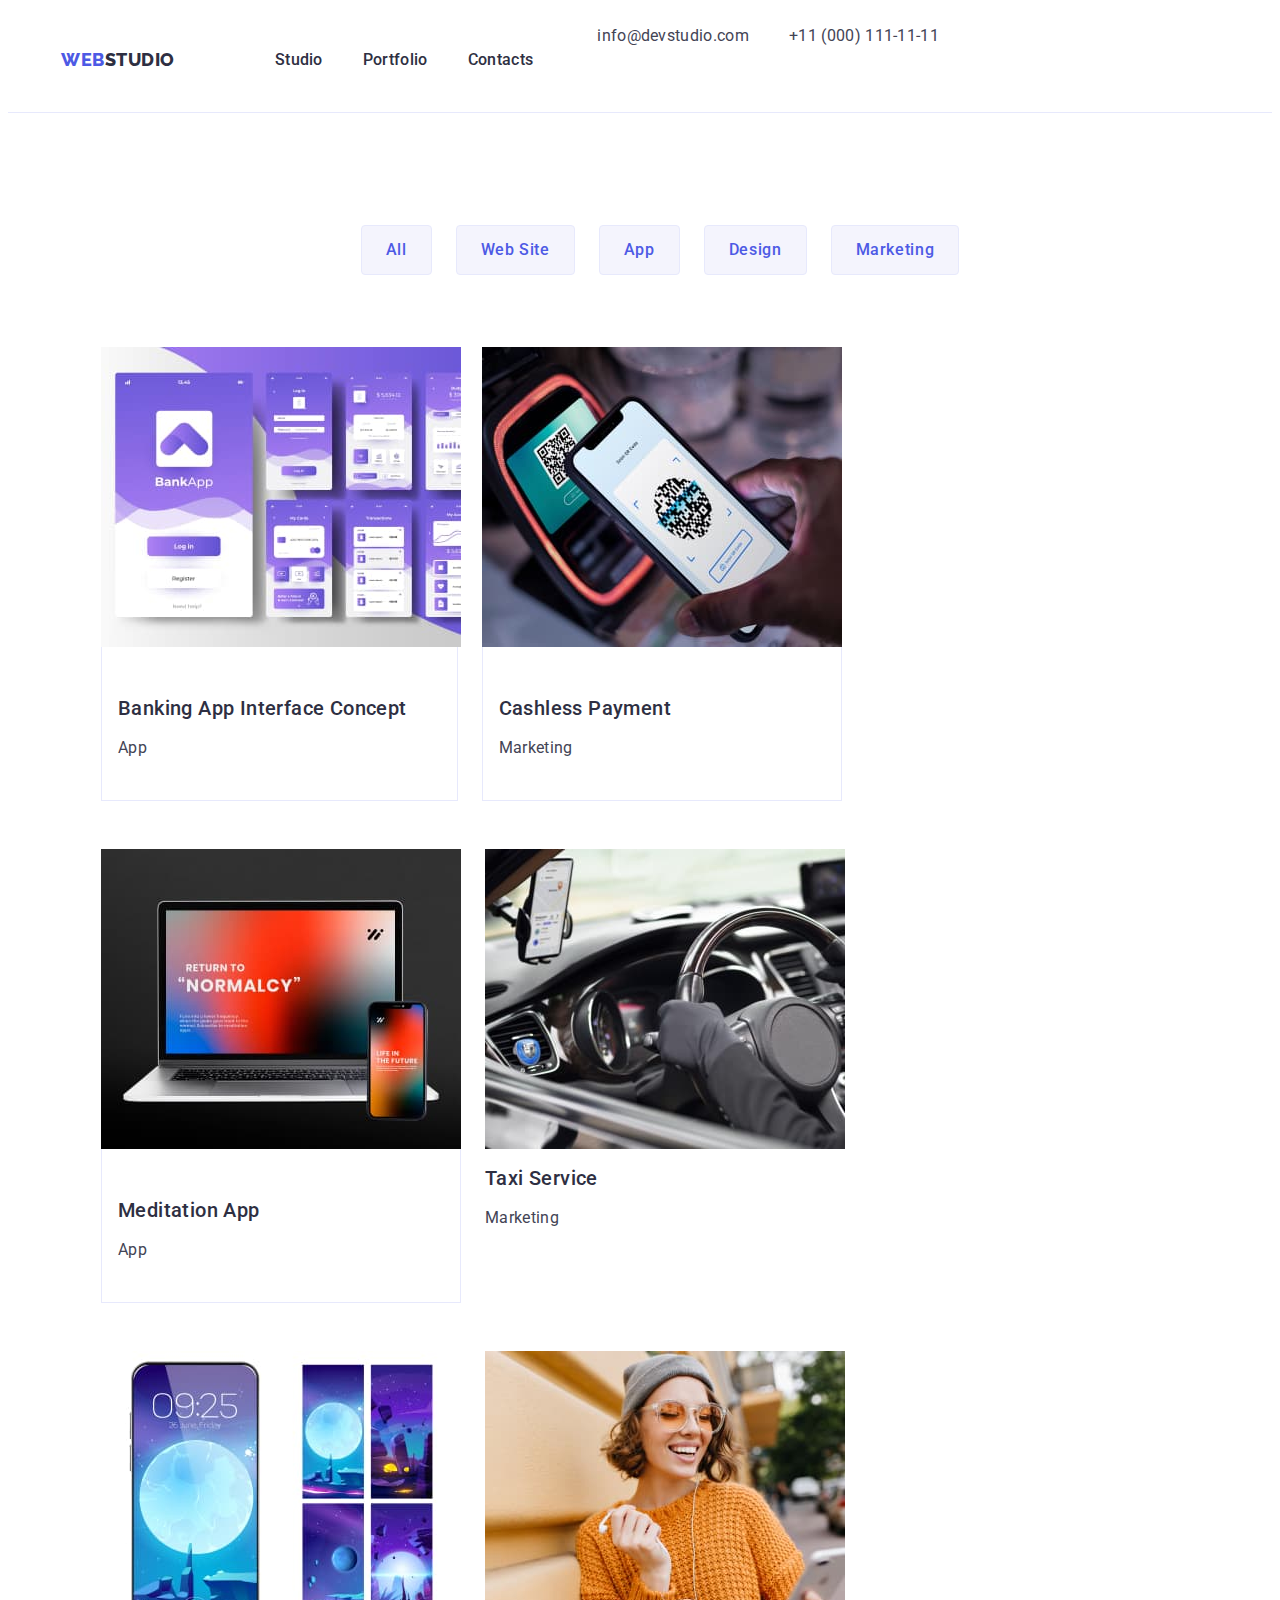
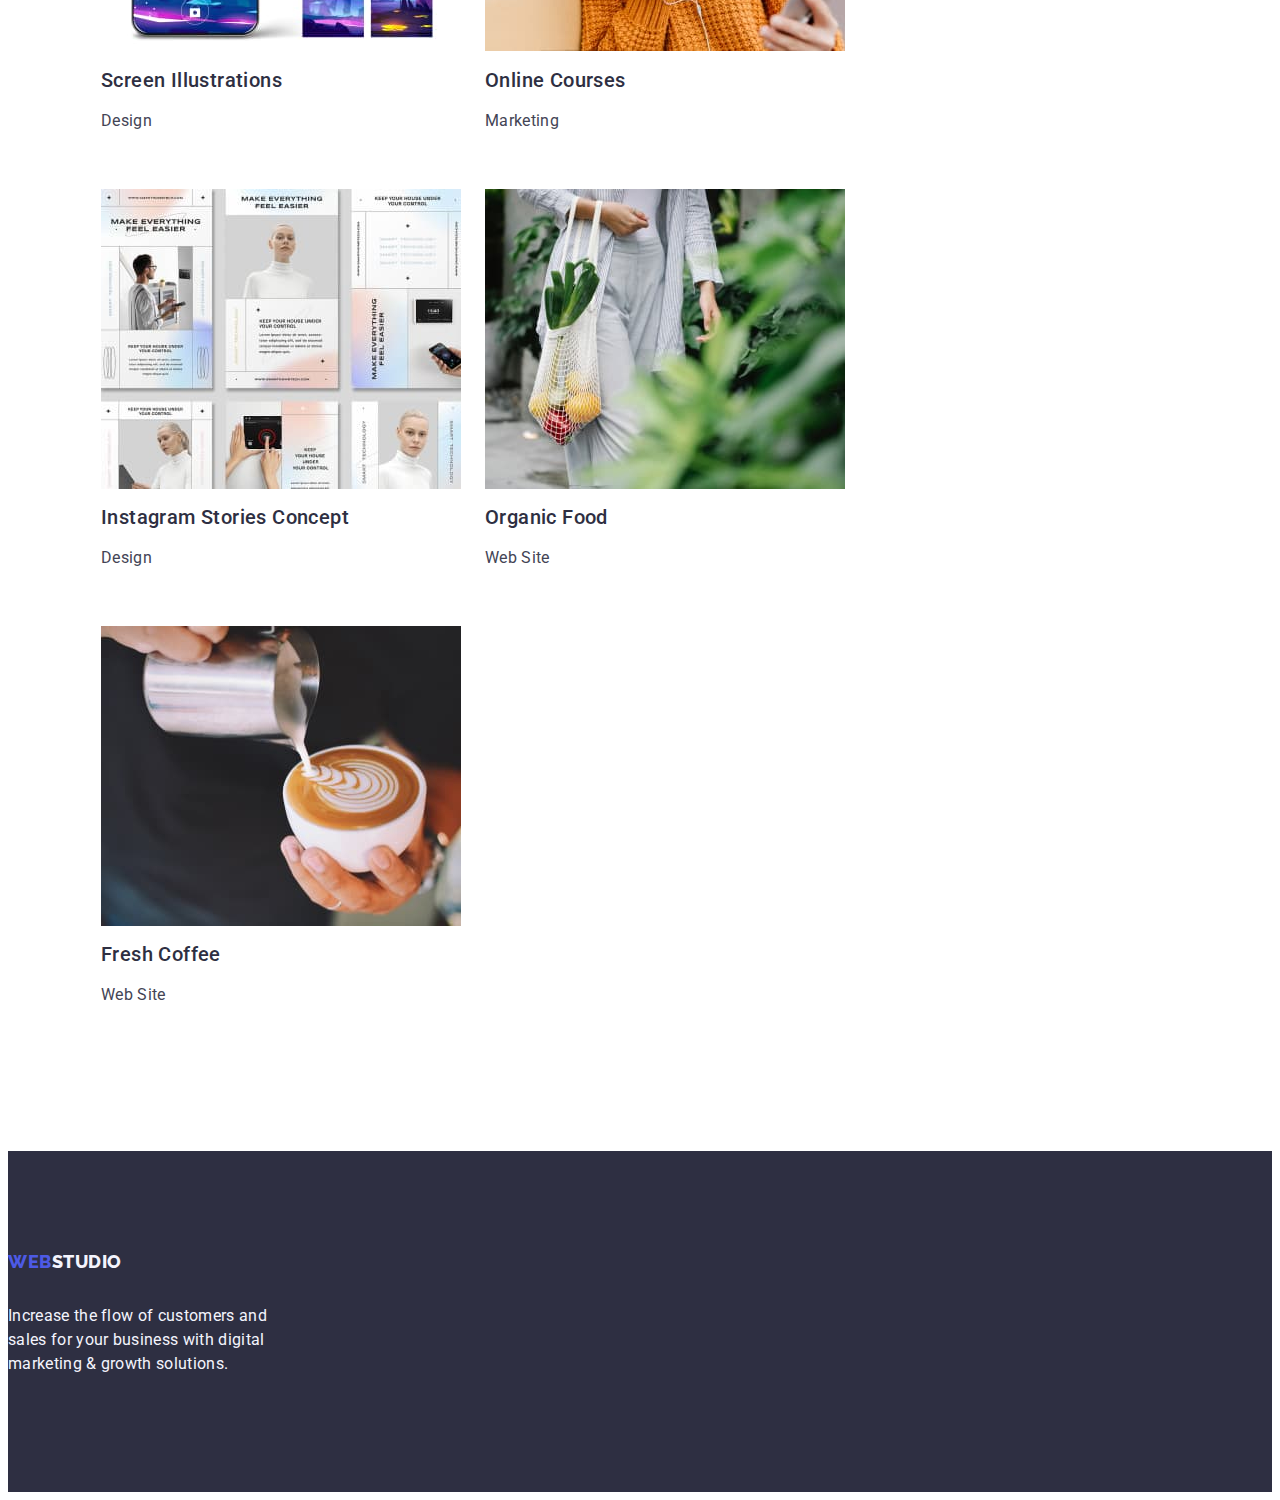
==== portfolio.html @ f0edfd1b "changes portf" ====
<!DOCTYPE html>
<html lang="en">
  <head>
    <meta charset="UTF-8" />
    <meta http-equiv="X-UA-Compatible" content="IE=edge" />
    <meta name="viewport" content="width=device-width, initial-scale=1.0" />
    <link rel="preconnect" href="https://fonts.googleapis.com"> 
<link rel="preconnect" href="https://fonts.gstatic.com" crossorigin> 
<link href="https://fonts.googleapis.com/css2?family=Raleway:wght@800&family=Roboto:wght@400;500;700;900&display=swap" rel="stylesheet">

<link rel="stylesheet" href="https://cdnjs.cloudflare.com/ajax/libs/modern-normalize/2.0.0/modern-normalize.min.css" 
integrity="sha512-4xo8blKMVCiXpTaLzQSLSw3KFOVPWhm/TRtuPVc4WG6kUgjH6J03IBuG7JZPkcWMxJ5huwaBpOpnwYElP/m6wg=="
 crossorigin="anonymous" referrerpolicy="no-referrer" />
 <link rel="stylesheet" href="./css/style.css" />
<title>Document</title>
  </head>
  <body>
   
    <header class="header">
      
      <div class="logo-nav-address container">
      <nav class="logo-nav">
        <a class="logo link" href="./index.html">Web<span class="logo-part">Studio</span></a>
       
          <ul class="list menu">
            <li><a class="page-description link" href="./index.html">Studio</a></li>
          <li><a class="page-description link" href="./portfolio.html">Portfolio</a></li>
          <li><a class="page-description link" href="">Contacts</a></li>
         </ul>
       
        </nav>
      <address class="contact">
      <ul class="list">
       <li><a href="mailto:info@devstudio.com" class="address-description link">info@devstudio.com</a></li>
        <li><a href="tel:+110001111111" class="address-description link">+11 (000) 111-11-11</a></li>
      </ul>

    </address>
  </div>
</header>
    <main>
    <section class="main-section">
        <div class="container">
        <h1 class="visually-hidden">PROJECTS</h1>
        <ul class="filter-list list">
           <li><button class="filter" type="button">All</button></li>
           <li><button class="filter" type="button">Web Site</button></li>
            <li><button class="filter" type="button">App</button></li>
            <li><button class="filter" type="button">Design</button></li>
            <li><button class="filter" type="button">Marketing</button></li>
        </ul>
 
    <ul class="projects list">
        <li class=" project-box link">
            <a class="link">
            <img
            src="./images/img-1.jpg"
            alt="photo of banking application"
            width="360"
            height="300"
            /></a>
        <div class="project-title-paragraph">
            <h2 class="project-title">Banking App Interface Concept</h2>
            <p class="project-paragraph">App</p>
        </div>
        </li>
        <li class="link">
            <a class="link">
            <img
            src="./images/img-2.jpg"
            alt="photo of someone paying with mobile phone"
            width="360"
            height="300"
           
            /></a>  
            <div class="project-title-paragraph">
        <h2 class="project-title">Cashless Payment</h2>
            <p class="project-paragraph">Marketing</p> 
       
    </div> 
        </li>
        <li class="link">
           <a class="link">
            <img
            src="./images/img-3.jpg"
            alt="photo of laptop and mobile"
            width="360"
            height="300"
            
            /></a> 
            <div class="project-title-paragraph">
            <h2 class="project-title">Meditation App</h2>
            <p class="project-paragraph">App</p>
    
    </div>
        </li>
        <li class="link">
            <a class="link">
            <img
            src="./images/img-4.jpg"
            alt="photo of driver holding stearing wheel in taxi"
            width="360"
            height="300"
           
           />
            <h2 class="project-title">Taxi Service</h2>
            <p class="project-paragraph">Marketing</p>
        </a>
        </li>
        <li class="link">
            <a class="link">
            <img
            src="./images/img-5.jpg"
            alt="photo of 6 different screen illustration"
            width="360"
            height="300"
           
           />
            <h2 class="project-title">Screen Illustrations</h2>
            <p class="project-paragraph">Design</p>
        </a>
        </li>
        <li class="link">
            <a class="link">
            <img
            src="./images/img-6.jpg"
            alt="photo of girl talking on the phone through video call on the street"
            width="360"
            height="300"
           
           />
            <h2 class="project-title">Online Courses</h2>
            <p class="project-paragraph">Marketing</p>
        </a>
        </li>
        <li class="link">
            <a class="link">
            <img
            src="./images/img-7.jpg"
            alt="photo of few instagram accounts stories"
            width="360"
            height="300"
         
           />
            <h2 class="project-title">Instagram Stories Concept</h2>
            <p class="project-paragraph">Design</p>
        </a>
        </li>
        <li class="link">
        <a class="link">
            <img
            src="./images/img-8.jpg"
            alt="photo of woman carrying bag full of fruit and veg"
            width="360"
            height="300"
           
         />
            <h2 class="project-title">Organic Food</h2>
            <p class="project-paragraph">Web Site</p>
        </a>
        </li>
        <li class="link">
            <a class="link">
            <img
            src="./images/img-9.jpg"
            alt="photo of barrista making latte with flowers design from  milk"
            width="360"
            height="300"
          
           />
            <h2 class="project-title">Fresh Coffee</h2>
            <p class="project-paragraph">Web Site</p>
        </a>
        </li>
    </ul>
</div>
  </section>
</main>
<footer class="footer">
    <a href="./index.html" class="logo-part-foot link">WEB<span class="logo-foot" >Studio</span></a>
  <p class="footer-paragraph">Increase the flow of customers and <br/>sales for your business with
    digital <br/> marketing & growth solutions. </p>
</footer>
  </body>
</html>
---- css/style.css ----
body{
    font-family:'Roboto',sans-serif;
    color:#434455;
    background-color:var(--white);  }

:root{
    --purple:#4D5AE5;
    --navy-blue:#2E2F42;
    --grey-paragraphs:#434455;
    --off-white:#F4F4FD;
    --white:#FFF;           }
img{
    display: block;
}

.header{
    border-bottom: 1px solid #e7e9fc;       }

.logo{
    font-family: 'Raleway', sans-serif;
    color:#4D5AE5;
    font-size:18px;
    line-height: 1.17;
    font-weight: 800;
    letter-spacing: 0.03em;
    text-transform: uppercase;}

.container{
    width: 1158px;
    margin:0 auto;}
    
.visually-hidden{
    display: none;}

.logo-nav-address{
    display:flex;
    padding: 0 15px;}

.logo-nav{
    display:flex;
   align-items: center;}


.logo{
    margin-right: 76px}

.menu{
    padding: 24px;
    display: flex;
    gap: 40px;}


.logo-part{
color:#2E2F42;}


.link{
text-decoration:none;}

.pages{
    list-style: none;
    text-decoration:none;}


.page-description{
    color:#2E2F42;
    font-size: 16px;
    line-height: 1.5;
    font-weight: 500;
    letter-spacing: 0.02em;
    text-decoration: none;
    padding: 24px 0;}


.page-description:hover,
.page-description:focus{
    color:#404bbf;}

.list{
    list-style: none;
    font-style:normal;
 display: flex;
 gap:40px;}


.address-description{
    color:#434455;
    font-size: 16px;
    line-height: 1.5;
    letter-spacing: 0.32px;
    text-decoration: none;}


.address-description:hover,
.address-description:focus{
    color:#404bbf; }

.contact{
    font-style: normal; }

.hero{
    background-color: #2e2f42;
    padding: 188px 0; }


.hero-title{
color:#FFF;
text-align: center;
font-size: 56px;
font-weight: 700px;
line-height: 1.07;
letter-spacing: 1.12px;
padding-top: 188px;
max-width: 496px;}

.hero-button{
font-family:'Roboto', sans-serif; 
background-color:#4D5AE5;
color:#FFF;
font-size: 16px;
font-weight: 500;
line-height: 1.5;
letter-spacing: 0.64px;
cursor:pointer; 
display: block;
min-width: 169px;
height: 56px;
border: none;
border-radius: 4px; }

.hero-button:hover,
.hero-button:focus{
  color: #FFFFFF;
  background-color: #404BBF;    }

h2{
    color:#2E2F42;}

.goals{
    padding: 120px 0;}

    .goals-list{
        list-style: none;
        display: flex;
        gap:24px;   }
    

.goals-box{
    width: calc((100% - 72px) / 4); }




.goals-title{
    color: var(--navy-blue);
    font-size: 20px;
    font-weight: 500;
    line-height: 1.2;
    letter-spacing: 0.4px;
    margin-bottom: 8px;}

.goals-paragraph{
    color:var(--grey-paragraphs);
    font-size: 16px;
    line-height:1.5;
    letter-spacing: 0.02em;}

.what-are-we-doing{
    padding-bottom: 120px;  }

.what-are-we-doing-list{
list-style-type: none;
display: flex;
gap: 24px;  }


.what-are-we-doing-title{
    color: var(--navy-blue);
    font-size: 36px;
    font-weight: 700px;
    line-height: 1.11;
    letter-spacing: 0.02em;
    text-align: center;
    text-transform: capitalize;
    margin-bottom:72px; }

.what-are-we-doing-box{
    flex-basis: calc((100% - 3 * 16px) / 3); }

.our-team{
    background-color: #F4F4FD;
    padding: 120px 0;   }


.our-team-title{
        color:var(--navy-blue);
        font-size: 36px;
        font-weight: 700px;
        line-height: 1.11;
        letter-spacing: 0.72px;
        text-align: center;
        text-transform: capitalize;
        margin-top:120px;
       margin-bottom: 72px;}

.our-team-title-list{
    list-style: none;
    margin-bottom: 72px;
    display: flex;
    gap: 24px;  }


.our-team-box{
    background-color: #FFFFFF ;
    flex-basis: calc((100% - 72px) / 4);
    border-radius: 0px 0px 4px 4px; }

.our-team-name-paragraph{
    padding: 32px 16px 32px; }

.our-team-name{
    color: var(--navy-blue);
    font-size: 20px;
    font-weight: 500;
    line-height: 1.2;
    letter-spacing: 0.4px;
    text-align: center;
    margin-bottom: 8px; }



.our-team-paragraph{
    color: var(--grey-paragraphs);
    font-size: 16px;
    line-height: 1.5;
    letter-spacing: 0.32px;
text-align: center;
}


.footer{
    background-color: #2e2f42;
    padding: 100px 0;}


.logo-part-foot{
    color: var(--purple);
    font-family: 'Raleway', sans-serif;
    font-size: 18px;
    font-weight: 800;
    line-height: 1.17;
    letter-spacing: 0.54px;
    text-transform: uppercase;
    text-decoration: none;
display: inline-block;
margin-bottom: 16px;}




.logo-foot{
    color:var(--off-white);}


.footer-paragraph{
    color: var(--off-white);
    font-size: 16px;
    line-height: 1.5;
    letter-spacing: 0.32px;
 
    max-width: 264px;}


/*/PORTFOLIO/*/

.main-section{
    padding: 96px 0 120px 0;    }


.filter-list{
    list-style: none;
    display: flex;
    justify-content: center;
gap:24px;
margin-bottom: 72px; }

.filter{
    color:#4D5AE5;
    font-size: 16px;
    font-weight: 500;
    line-height: 1.5;
    letter-spacing: 0.04em;
    background-color: #F4F4FD;
    font-family: "Roboto", sans-serif;
    cursor:pointer;
    padding: 12px 24px;
    border: 1px solid #e7e9fc;
    border-radius: 4px;}


.filter:hover,
.filter:focus{
    color:#FFFFFF;
    background-color: #404bbf;
    border: 1px solid transparent;}


.projects{
    list-style: none;
    display: flex;
flex-wrap: wrap;
column-gap: 24px; 
row-gap: 48px;  }

.project-box{
    width: calc((100% - 48px) / 3);

}

.project-title-paragraph{
    padding: 32px 16px;
    border: 1px solid #e7e9fc;
    border-top: none;
}

.project-title{
    color: #2e2f42;
    font-size: 20px;
    font-weight: 500;
    line-height: 1.2;
    letter-spacing:0.02em;}


.project-paragraph{
    color: #434455;
    font-size: 16px;
    line-height: 1.5;
    letter-spacing: 0.02em;
    margin-bottom: 8px;}
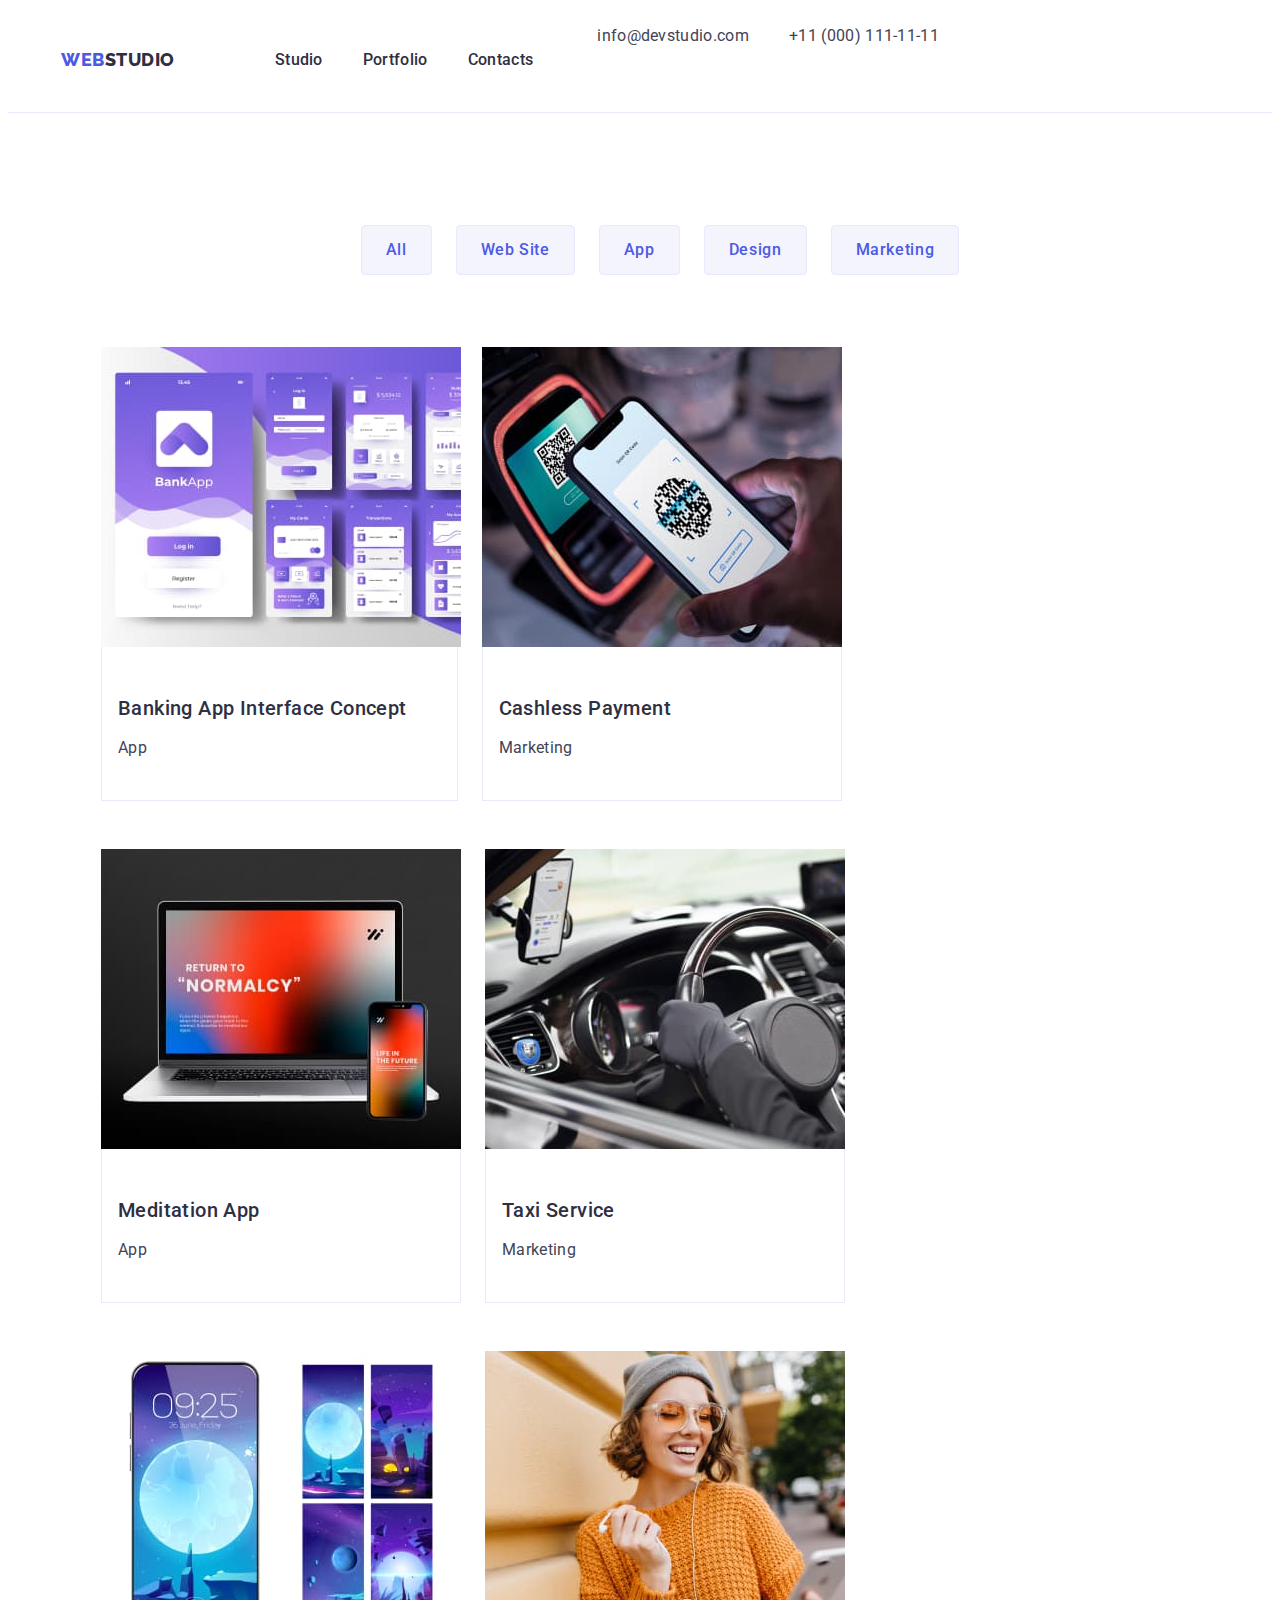
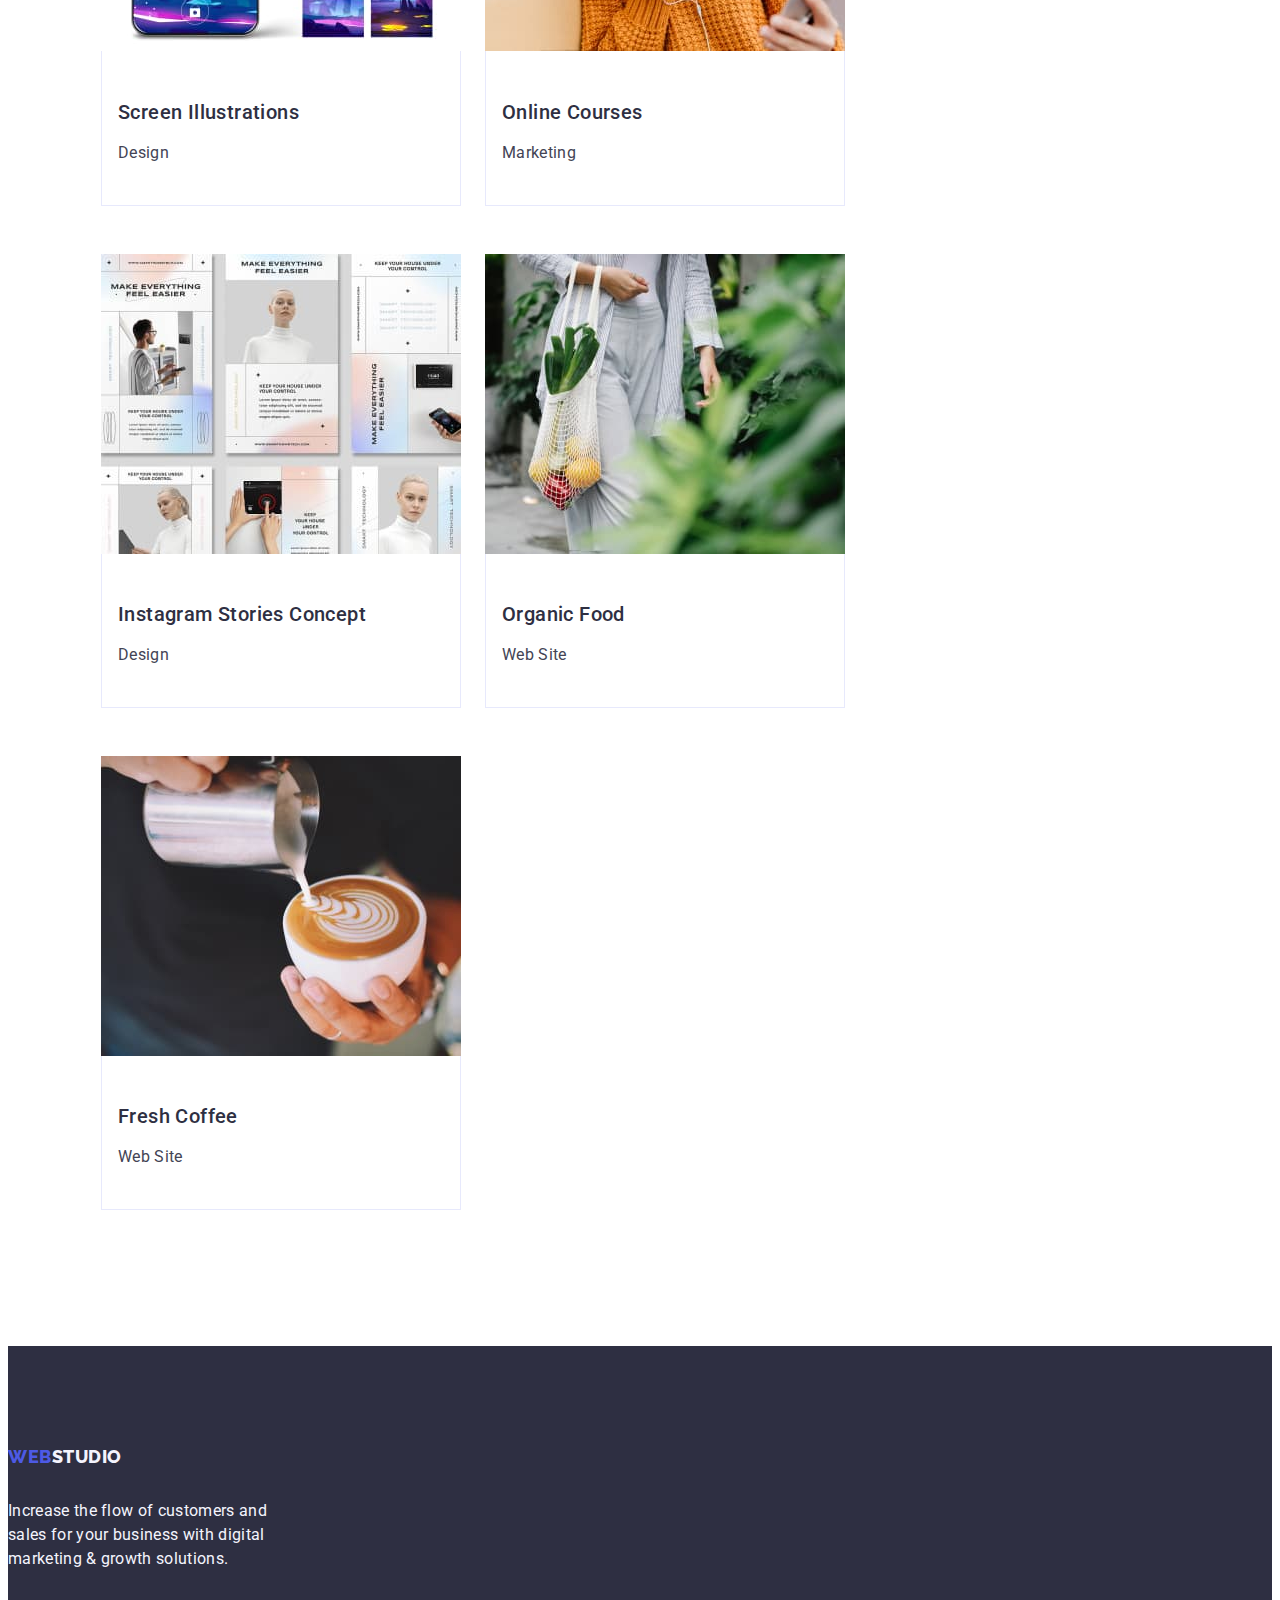
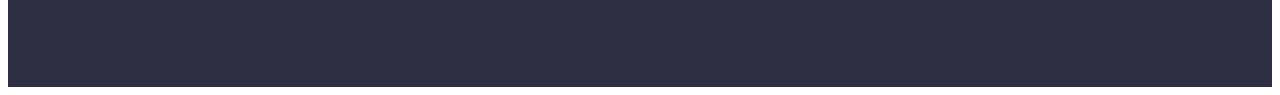
==== commit d72b4713: "changes portf-style" ====
--- a/portfolio.html
+++ b/portfolio.html
@@ -51,6 +51,8 @@
         </ul>
  
     <ul class="projects list">
+
+
         <li class=" project-box link">
             <a class="link">
             <img
@@ -64,6 +66,8 @@
             <p class="project-paragraph">App</p>
         </div>
         </li>
+
+
         <li class="link">
             <a class="link">
             <img
@@ -71,14 +75,14 @@
             alt="photo of someone paying with mobile phone"
             width="360"
             height="300"
-           
-            /></a>  
+           /></a>  
             <div class="project-title-paragraph">
         <h2 class="project-title">Cashless Payment</h2>
             <p class="project-paragraph">Marketing</p> 
-       
-    </div> 
-        </li>
+        </div> 
+        </li>
+
+
         <li class="link">
            <a class="link">
             <img
@@ -86,14 +90,14 @@
             alt="photo of laptop and mobile"
             width="360"
             height="300"
-            
             /></a> 
             <div class="project-title-paragraph">
             <h2 class="project-title">Meditation App</h2>
             <p class="project-paragraph">App</p>
-    
-    </div>
-        </li>
+        </div>
+        </li>
+
+
         <li class="link">
             <a class="link">
             <img
@@ -101,12 +105,15 @@
             alt="photo of driver holding stearing wheel in taxi"
             width="360"
             height="300"
-           
-           />
+           /></a>
+           <div class="project-title-paragraph">
             <h2 class="project-title">Taxi Service</h2>
             <p class="project-paragraph">Marketing</p>
-        </a>
-        </li>
+        </div>
+        </li>
+
+
+
         <li class="link">
             <a class="link">
             <img
@@ -114,12 +121,14 @@
             alt="photo of 6 different screen illustration"
             width="360"
             height="300"
-           
-           />
+           /></a>
+           <div class="project-title-paragraph">
             <h2 class="project-title">Screen Illustrations</h2>
             <p class="project-paragraph">Design</p>
-        </a>
-        </li>
+        </div>
+        </li>
+
+
         <li class="link">
             <a class="link">
             <img
@@ -127,12 +136,14 @@
             alt="photo of girl talking on the phone through video call on the street"
             width="360"
             height="300"
-           
-           />
+           /></a>
+           <div class="project-title-paragraph">
             <h2 class="project-title">Online Courses</h2>
             <p class="project-paragraph">Marketing</p>
-        </a>
-        </li>
+            </div>
+            </li>
+
+
         <li class="link">
             <a class="link">
             <img
@@ -140,12 +151,14 @@
             alt="photo of few instagram accounts stories"
             width="360"
             height="300"
-         
-           />
+            /></a>
+            <div class="project-title-paragraph">
             <h2 class="project-title">Instagram Stories Concept</h2>
             <p class="project-paragraph">Design</p>
-        </a>
-        </li>
+            </div>
+            </li>
+
+
         <li class="link">
         <a class="link">
             <img
@@ -153,12 +166,14 @@
             alt="photo of woman carrying bag full of fruit and veg"
             width="360"
             height="300"
-           
-         />
+           /></a>
+           <div class="project-title-paragraph">
             <h2 class="project-title">Organic Food</h2>
             <p class="project-paragraph">Web Site</p>
-        </a>
-        </li>
+           </div>
+           </li>
+
+
         <li class="link">
             <a class="link">
             <img
@@ -166,13 +181,13 @@
             alt="photo of barrista making latte with flowers design from  milk"
             width="360"
             height="300"
-          
-           />
+          /></a>
+          <div class="project-title-paragraph">
             <h2 class="project-title">Fresh Coffee</h2>
             <p class="project-paragraph">Web Site</p>
-        </a>
-        </li>
-    </ul>
+        </div>
+        </li>
+        </ul>
 </div>
   </section>
 </main>
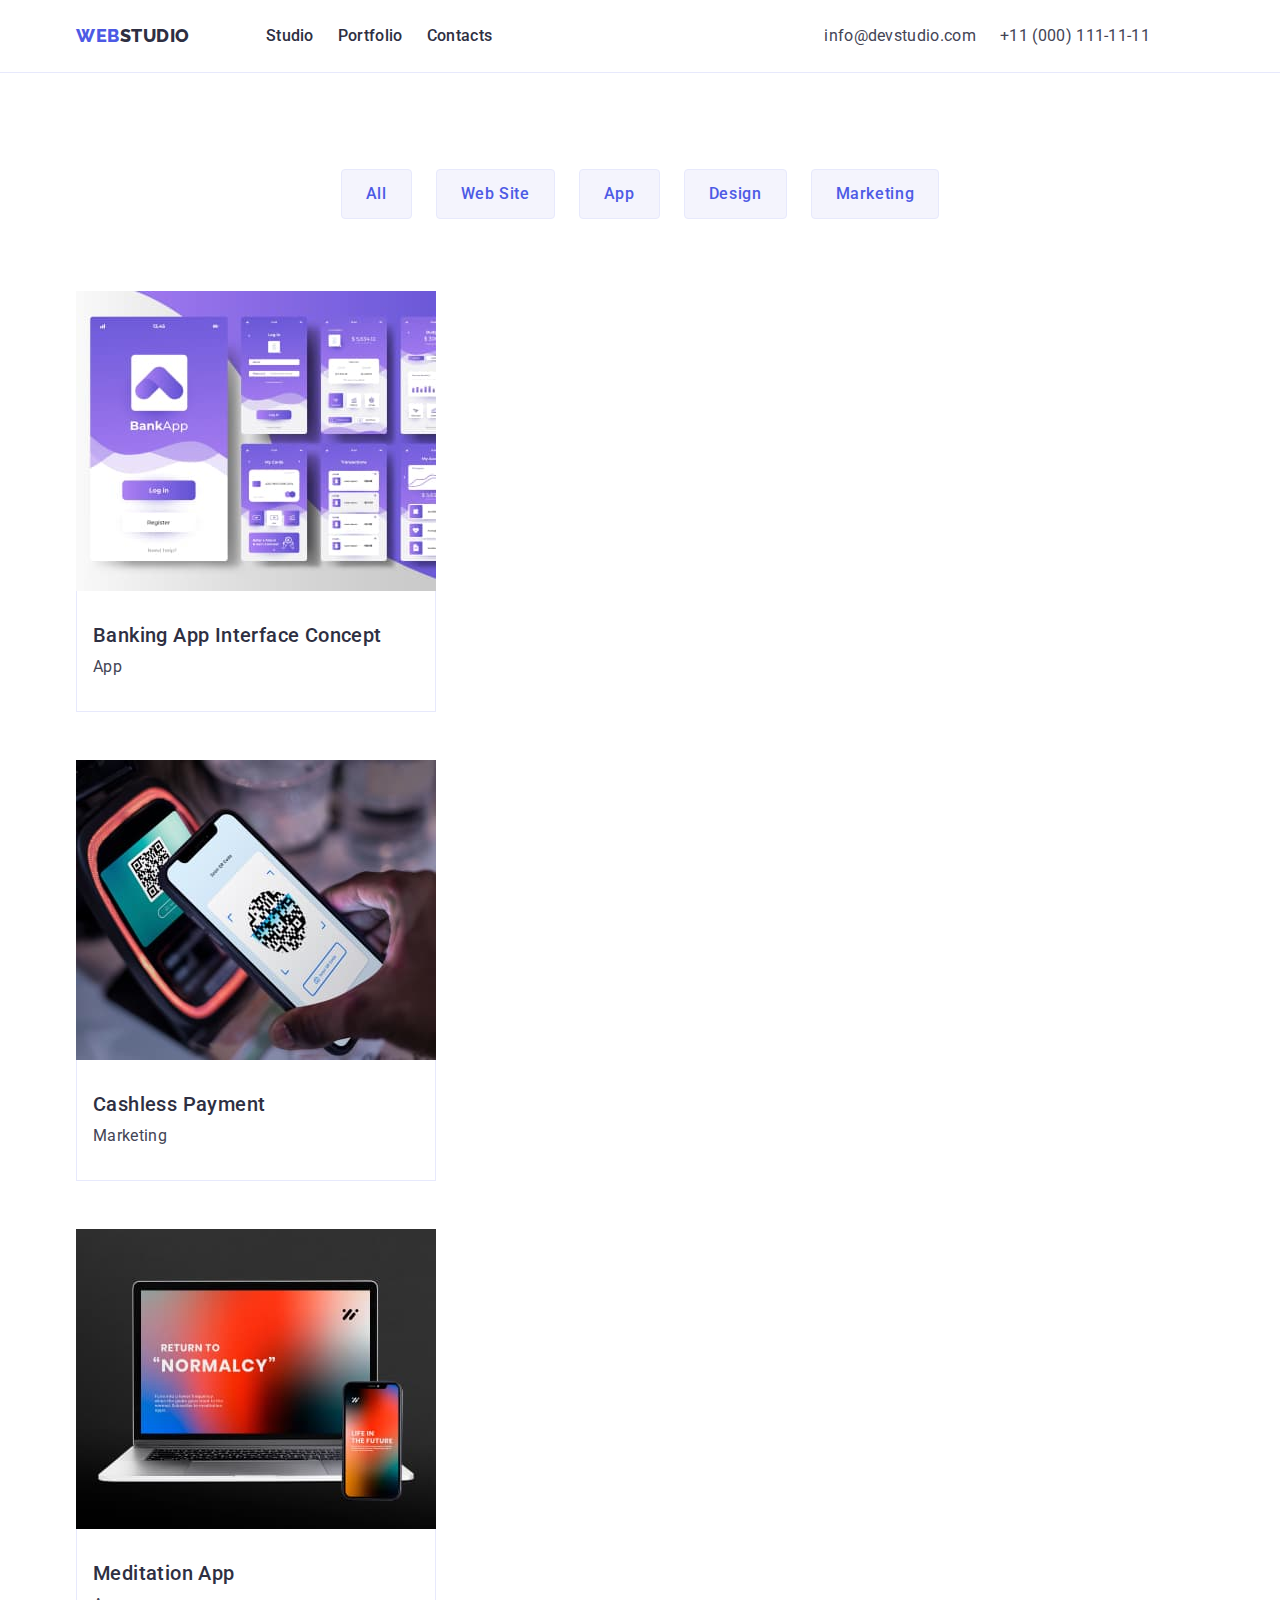
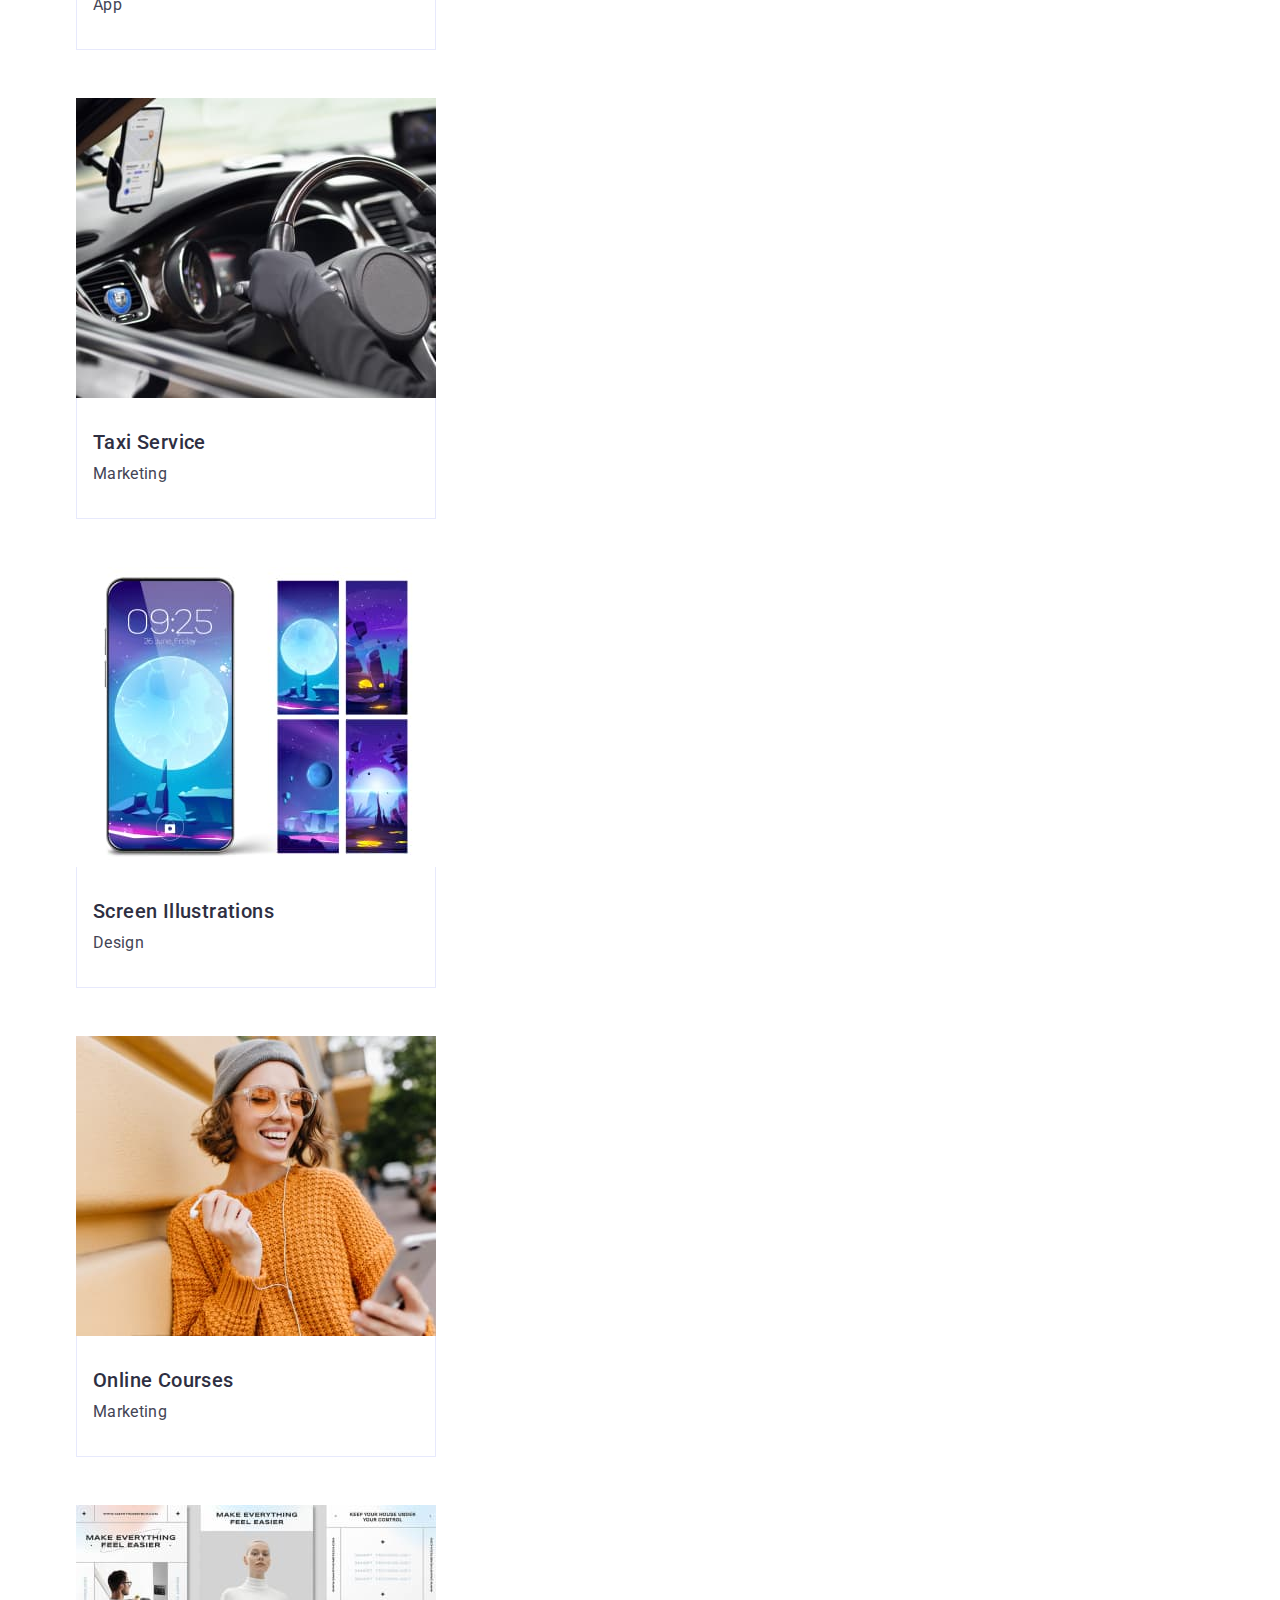
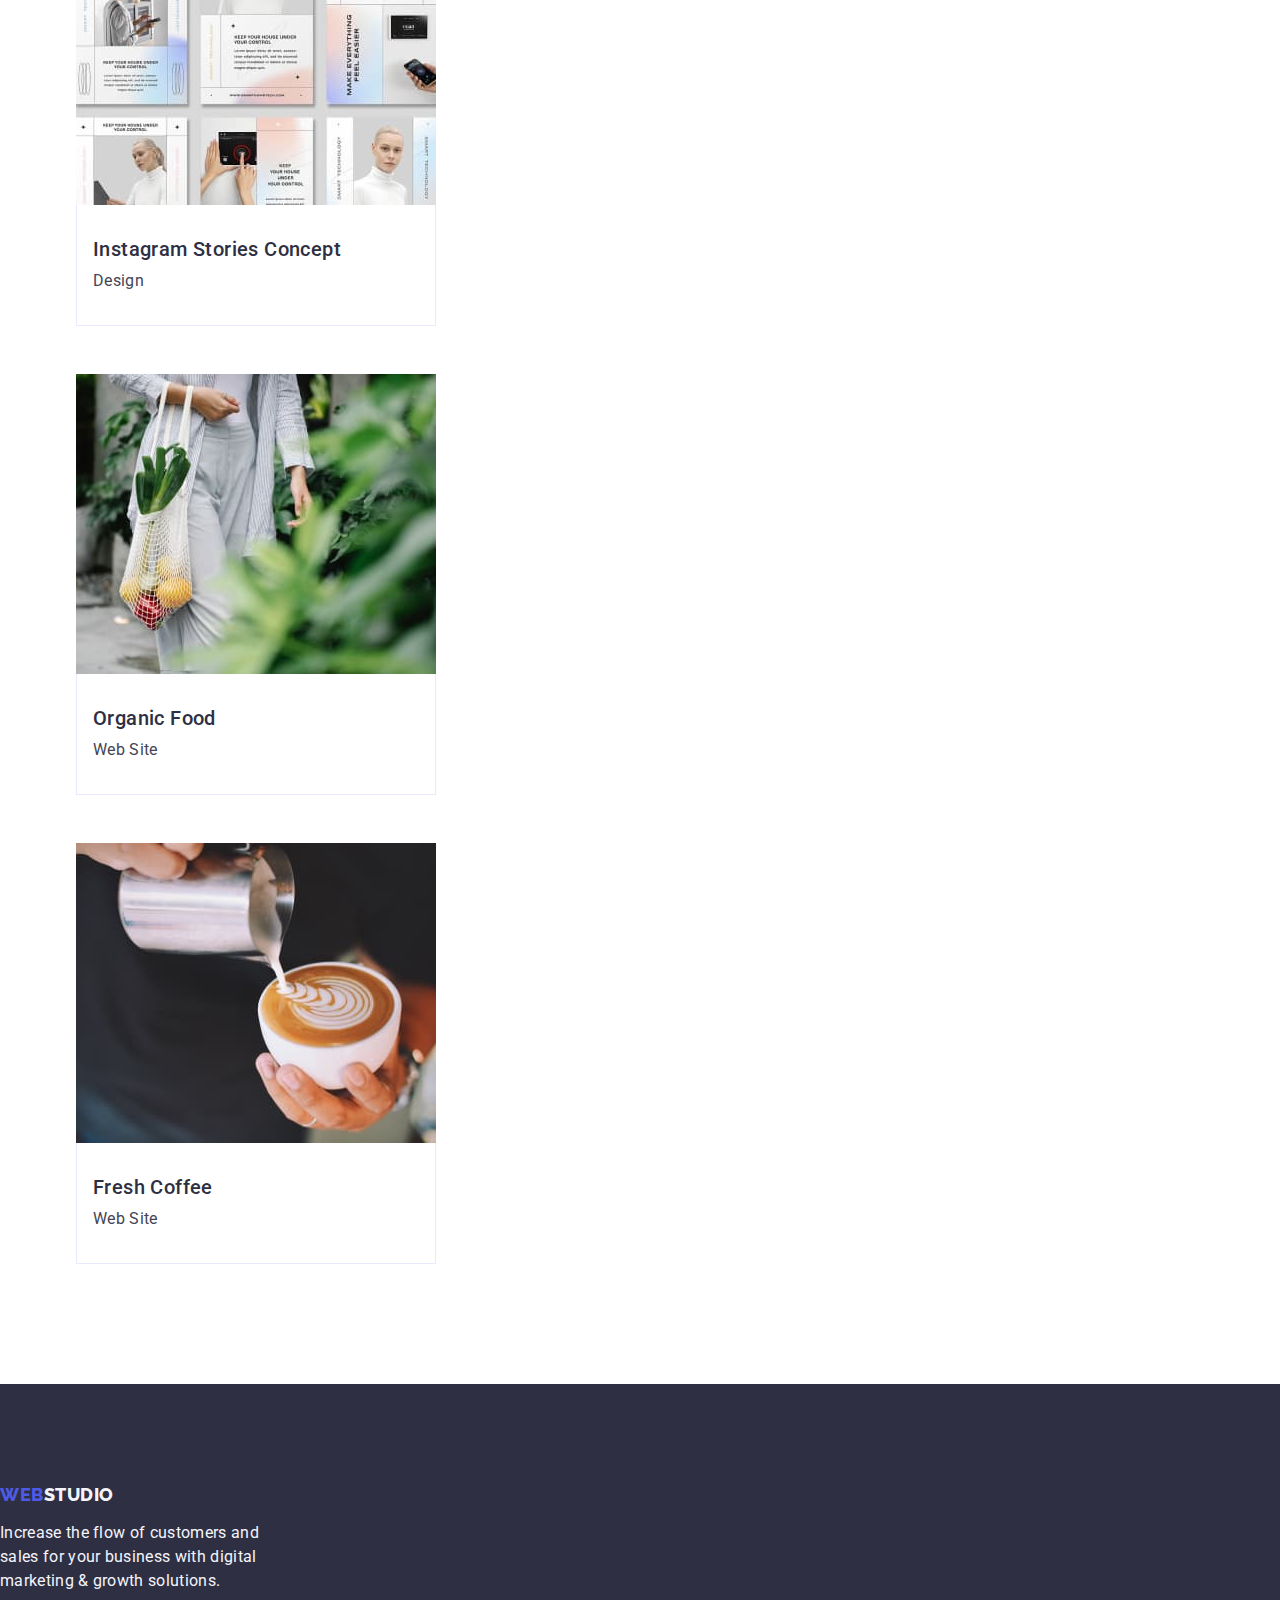
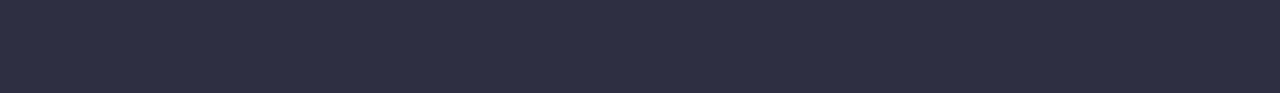
==== commit b97f67a3: "fixed number two" ====
--- a/portfolio.html
+++ b/portfolio.html
@@ -50,7 +50,7 @@
             <li><button class="filter" type="button">Marketing</button></li>
         </ul>
  
-    <ul class="projects list">
+    <ul class="project list">
 
 
         <li class=" project-box link">
@@ -60,11 +60,12 @@
             alt="photo of banking application"
             width="360"
             height="300"
-            /></a>
+            />
         <div class="project-title-paragraph">
             <h2 class="project-title">Banking App Interface Concept</h2>
             <p class="project-paragraph">App</p>
         </div>
+        </a>
         </li>
 
 
@@ -75,11 +76,12 @@
             alt="photo of someone paying with mobile phone"
             width="360"
             height="300"
-           /></a>  
+           />
             <div class="project-title-paragraph">
         <h2 class="project-title">Cashless Payment</h2>
             <p class="project-paragraph">Marketing</p> 
         </div> 
+        </a>  
         </li>
 
 
@@ -90,11 +92,12 @@
             alt="photo of laptop and mobile"
             width="360"
             height="300"
-            /></a> 
+            />
             <div class="project-title-paragraph">
             <h2 class="project-title">Meditation App</h2>
             <p class="project-paragraph">App</p>
         </div>
+        </a> 
         </li>
 
 
@@ -105,11 +108,12 @@
             alt="photo of driver holding stearing wheel in taxi"
             width="360"
             height="300"
-           /></a>
+           />
            <div class="project-title-paragraph">
             <h2 class="project-title">Taxi Service</h2>
             <p class="project-paragraph">Marketing</p>
         </div>
+        </a>
         </li>
 
 
@@ -121,11 +125,12 @@
             alt="photo of 6 different screen illustration"
             width="360"
             height="300"
-           /></a>
+           />
            <div class="project-title-paragraph">
             <h2 class="project-title">Screen Illustrations</h2>
             <p class="project-paragraph">Design</p>
         </div>
+        </a>
         </li>
 
 
@@ -136,11 +141,12 @@
             alt="photo of girl talking on the phone through video call on the street"
             width="360"
             height="300"
-           /></a>
+           />
            <div class="project-title-paragraph">
             <h2 class="project-title">Online Courses</h2>
             <p class="project-paragraph">Marketing</p>
             </div>
+            </a>
             </li>
 
 
@@ -151,11 +157,12 @@
             alt="photo of few instagram accounts stories"
             width="360"
             height="300"
-            /></a>
+            />
             <div class="project-title-paragraph">
             <h2 class="project-title">Instagram Stories Concept</h2>
             <p class="project-paragraph">Design</p>
             </div>
+            </a>
             </li>
 
 
@@ -166,11 +173,12 @@
             alt="photo of woman carrying bag full of fruit and veg"
             width="360"
             height="300"
-           /></a>
+           />
            <div class="project-title-paragraph">
             <h2 class="project-title">Organic Food</h2>
             <p class="project-paragraph">Web Site</p>
            </div>
+           </a>
            </li>
 
 
@@ -181,11 +189,12 @@
             alt="photo of barrista making latte with flowers design from  milk"
             width="360"
             height="300"
-          /></a>
+          />
           <div class="project-title-paragraph">
             <h2 class="project-title">Fresh Coffee</h2>
             <p class="project-paragraph">Web Site</p>
         </div>
+        </a>
         </li>
         </ul>
 </div>
--- a/css/style.css
+++ b/css/style.css
@@ -1,3 +1,9 @@
+* { 
+    box-sizing: border-box;
+    margin: 0;
+    padding: 0;
+}
+
 body{
     font-family:'Roboto',sans-serif;
     color:#434455;
@@ -13,6 +19,19 @@
     display: block;
 }
 
+.visually-hidden {
+    position: absolute;
+    width: 1px;
+    height: 1px;
+    margin: -1px;
+    border: 0;
+    padding: 0;
+    white-space: nowrap;
+    clip-path: inset(100%);
+    clip: rect(0 0 0 0);
+    overflow: hidden;
+  }
+
 .header{
     border-bottom: 1px solid #e7e9fc;       }
 
@@ -27,14 +46,16 @@
 
 .container{
     width: 1158px;
-    margin:0 auto;}
+    margin:0 auto;
+padding:0 15px;}
     
 .visually-hidden{
     display: none;}
 
 .logo-nav-address{
     display:flex;
-    padding: 0 15px;}
+    padding: 0 15px;
+    gap:332px }
 
 .logo-nav{
     display:flex;
@@ -45,7 +66,7 @@
     margin-right: 76px}
 
 .menu{
-    padding: 24px;
+    padding:24px 0; 
     display: flex;
     gap: 40px;}
 
@@ -80,7 +101,7 @@
     list-style: none;
     font-style:normal;
  display: flex;
- gap:40px;}
+ gap: 24px;}
 
 
 .address-description{
@@ -96,22 +117,31 @@
     color:#404bbf; }
 
 .contact{
-    font-style: normal; }
+    font-style: normal;
+    display: flex; 
+ align-items: center;  }
 
 .hero{
     background-color: #2e2f42;
     padding: 188px 0; }
-
+.hero-main{
+    display: flex;
+    flex-direction: column;
+    justify-content: center;
+    align-items: center;
+    gap: 20px;  
+}
 
 .hero-title{
 color:#FFF;
 text-align: center;
 font-size: 56px;
-font-weight: 700px;
+font-weight: 700;
 line-height: 1.07;
 letter-spacing: 1.12px;
-padding-top: 188px;
-max-width: 496px;}
+
+width:496px;
+text-align: center;}
 
 .hero-button{
 font-family:'Roboto', sans-serif; 
@@ -139,14 +169,11 @@
 .goals{
     padding: 120px 0;}
 
-    .goals-list{
-        list-style: none;
-        display: flex;
-        gap:24px;   }
-    
-
+   
 .goals-box{
-    width: calc((100% - 72px) / 4); }
+    list-style: none;
+    width: calc((100% - 72px) / 4);   }
+  
 
 
 
@@ -171,13 +198,14 @@
 .what-are-we-doing-list{
 list-style-type: none;
 display: flex;
-gap: 24px;  }
+gap: 24px; 
+}
 
 
 .what-are-we-doing-title{
     color: var(--navy-blue);
     font-size: 36px;
-    font-weight: 700px;
+    font-weight: 700;
     line-height: 1.11;
     letter-spacing: 0.02em;
     text-align: center;
@@ -185,7 +213,8 @@
     margin-bottom:72px; }
 
 .what-are-we-doing-box{
-    flex-basis: calc((100% - 3 * 16px) / 3); }
+    flex-basis: calc((100% - 3 * 16px) / 3);  
+   }
 
 .our-team{
     background-color: #F4F4FD;
@@ -195,28 +224,28 @@
 .our-team-title{
         color:var(--navy-blue);
         font-size: 36px;
-        font-weight: 700px;
+        font-weight: 700;
         line-height: 1.11;
         letter-spacing: 0.72px;
         text-align: center;
         text-transform: capitalize;
-        margin-top:120px;
+      
        margin-bottom: 72px;}
 
 .our-team-title-list{
     list-style: none;
-    margin-bottom: 72px;
     display: flex;
-    gap: 24px;  }
+    }
 
 
 .our-team-box{
+    width: calc((100% - 72px) / 4); 
     background-color: #FFFFFF ;
-    flex-basis: calc((100% - 72px) / 4);
+ 
     border-radius: 0px 0px 4px 4px; }
 
 .our-team-name-paragraph{
-    padding: 32px 16px 32px; }
+    padding: 32px 0px; }
 
 .our-team-name{
     color: var(--navy-blue);
@@ -305,17 +334,15 @@
     border: 1px solid transparent;}
 
 
-.projects{
-    list-style: none;
-    display: flex;
+.project {
+list-style: none;
+display: flex;
 flex-wrap: wrap;
 column-gap: 24px; 
-row-gap: 48px;  }
-
-.project-box{
-    width: calc((100% - 48px) / 3);
-
-}
+row-gap: 48px; 
+width: calc((100% - 48px) / 3); }
+
+
 
 .project-title-paragraph{
     padding: 32px 16px;
@@ -328,7 +355,8 @@
     font-size: 20px;
     font-weight: 500;
     line-height: 1.2;
-    letter-spacing:0.02em;}
+    letter-spacing:0.02em;
+    margin-bottom: 8px;}
 
 
 .project-paragraph{
@@ -336,4 +364,4 @@
     font-size: 16px;
     line-height: 1.5;
     letter-spacing: 0.02em;
-    margin-bottom: 8px;}+  }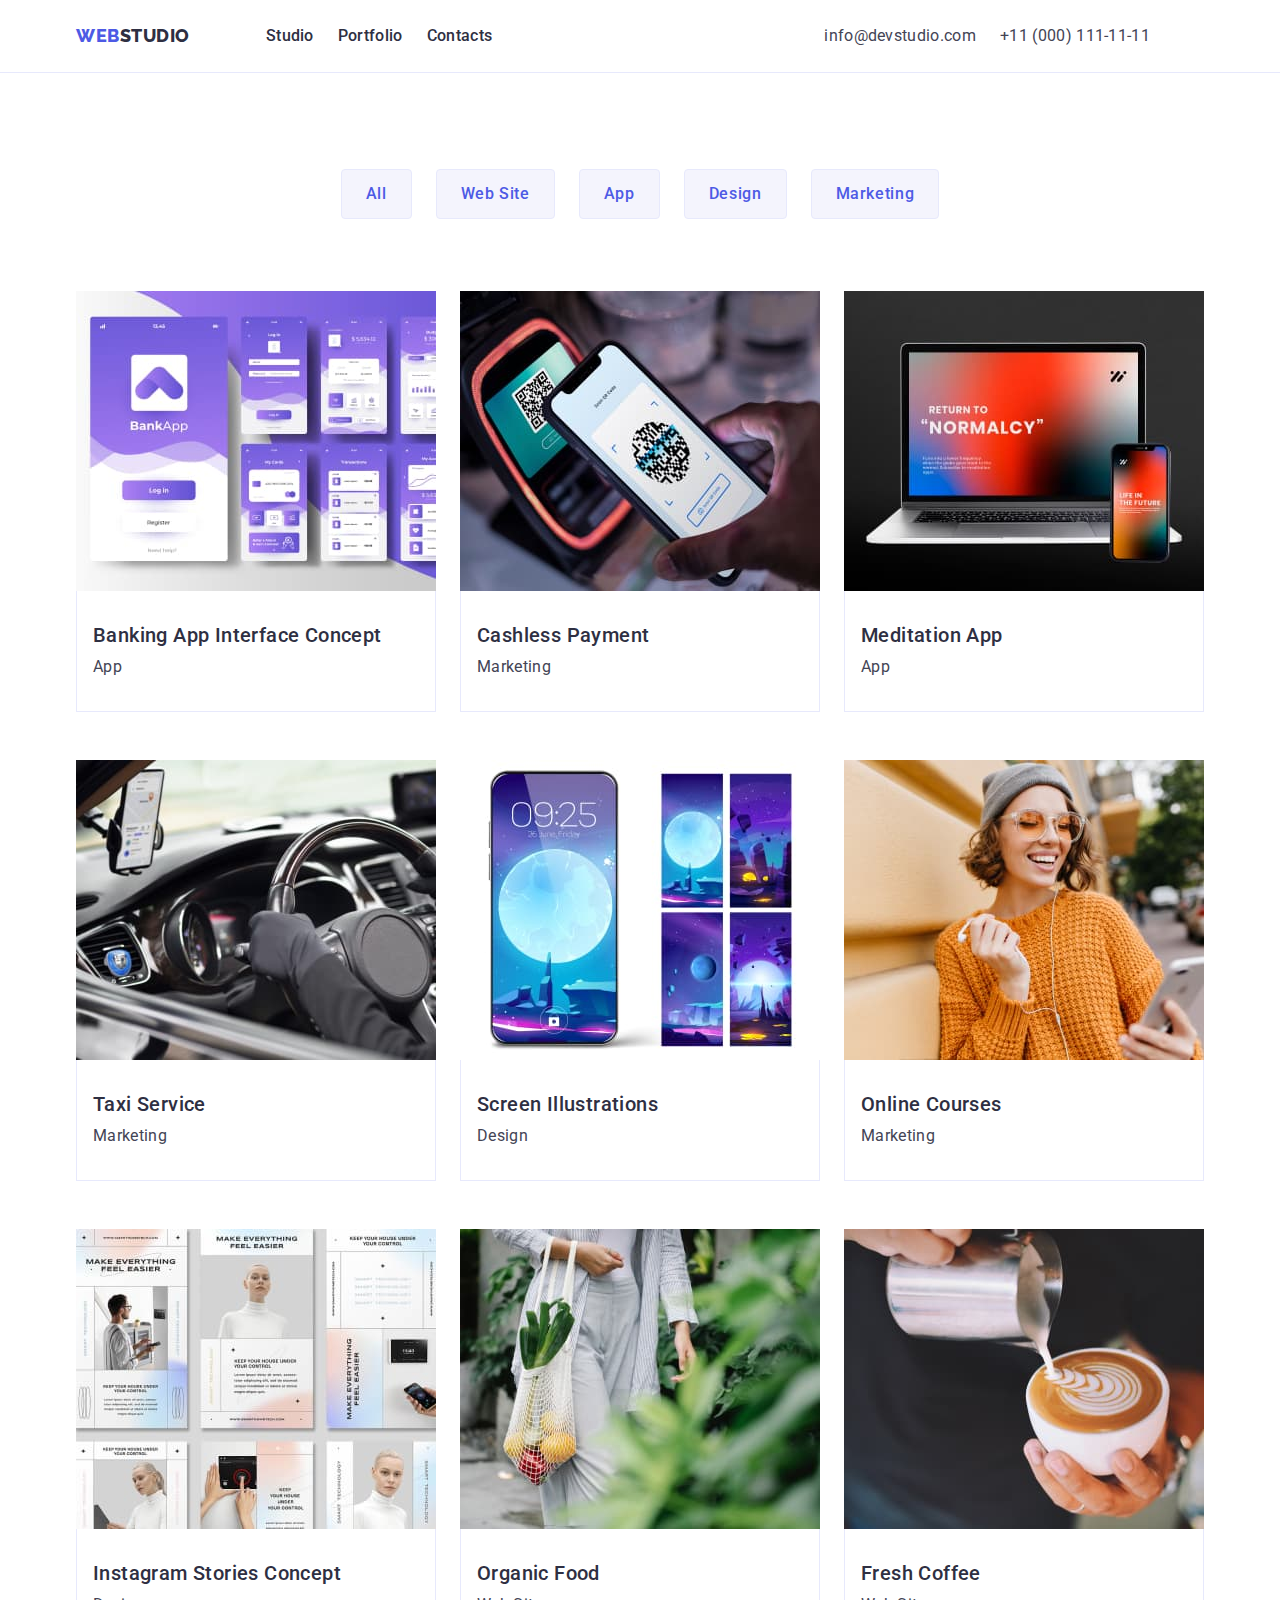
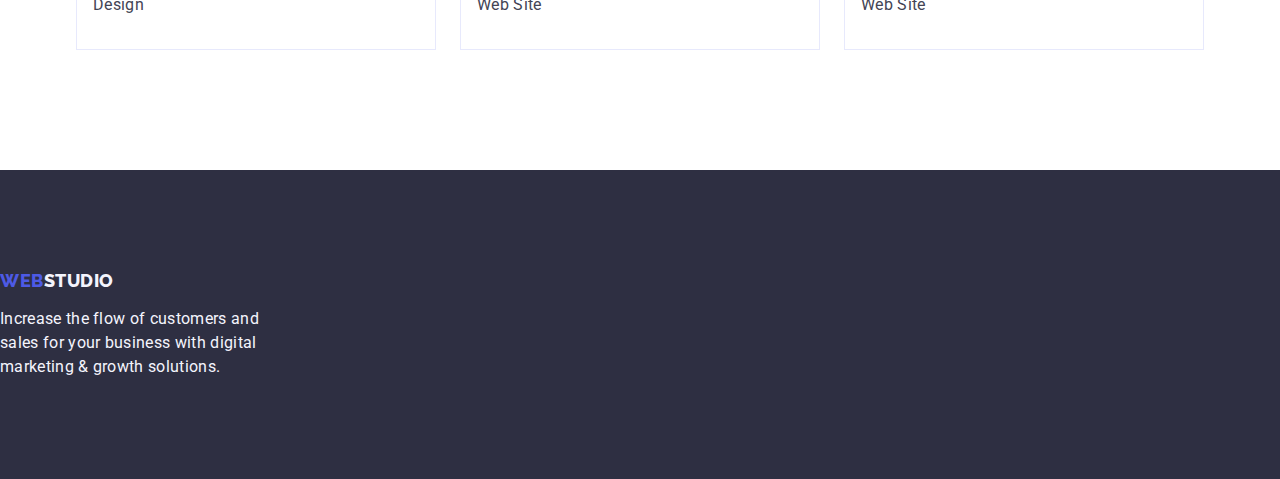
==== commit 16e662fd: "fixed portfolio box" ====
--- a/portfolio.html
+++ b/portfolio.html
@@ -53,7 +53,7 @@
     <ul class="project list">
 
 
-        <li class=" project-box link">
+        <li class="project-box link">
             <a class="link">
             <img
             src="./images/img-1.jpg"
@@ -69,7 +69,7 @@
         </li>
 
 
-        <li class="link">
+        <li class="project-box link">
             <a class="link">
             <img
             src="./images/img-2.jpg"
@@ -85,7 +85,7 @@
         </li>
 
 
-        <li class="link">
+        <li class="project-box link">
            <a class="link">
             <img
             src="./images/img-3.jpg"
@@ -101,7 +101,7 @@
         </li>
 
 
-        <li class="link">
+        <li class="project-box link">
             <a class="link">
             <img
             src="./images/img-4.jpg"
@@ -118,7 +118,7 @@
 
 
 
-        <li class="link">
+        <li class="project-box link">
             <a class="link">
             <img
             src="./images/img-5.jpg"
@@ -134,7 +134,7 @@
         </li>
 
 
-        <li class="link">
+        <li class="project-box link">
             <a class="link">
             <img
             src="./images/img-6.jpg"
@@ -150,7 +150,7 @@
             </li>
 
 
-        <li class="link">
+        <li class="project-box link">
             <a class="link">
             <img
             src="./images/img-7.jpg"
@@ -166,7 +166,7 @@
             </li>
 
 
-        <li class="link">
+        <li class="project-box link">
         <a class="link">
             <img
             src="./images/img-8.jpg"
@@ -182,7 +182,7 @@
            </li>
 
 
-        <li class="link">
+        <li class="project-box link">
             <a class="link">
             <img
             src="./images/img-9.jpg"
--- a/css/style.css
+++ b/css/style.css
@@ -340,9 +340,10 @@
 flex-wrap: wrap;
 column-gap: 24px; 
 row-gap: 48px; 
-width: calc((100% - 48px) / 3); }
-
-
+ }
+
+.project-box{
+    width: calc((100% - 48px) / 3); }
 
 .project-title-paragraph{
     padding: 32px 16px;
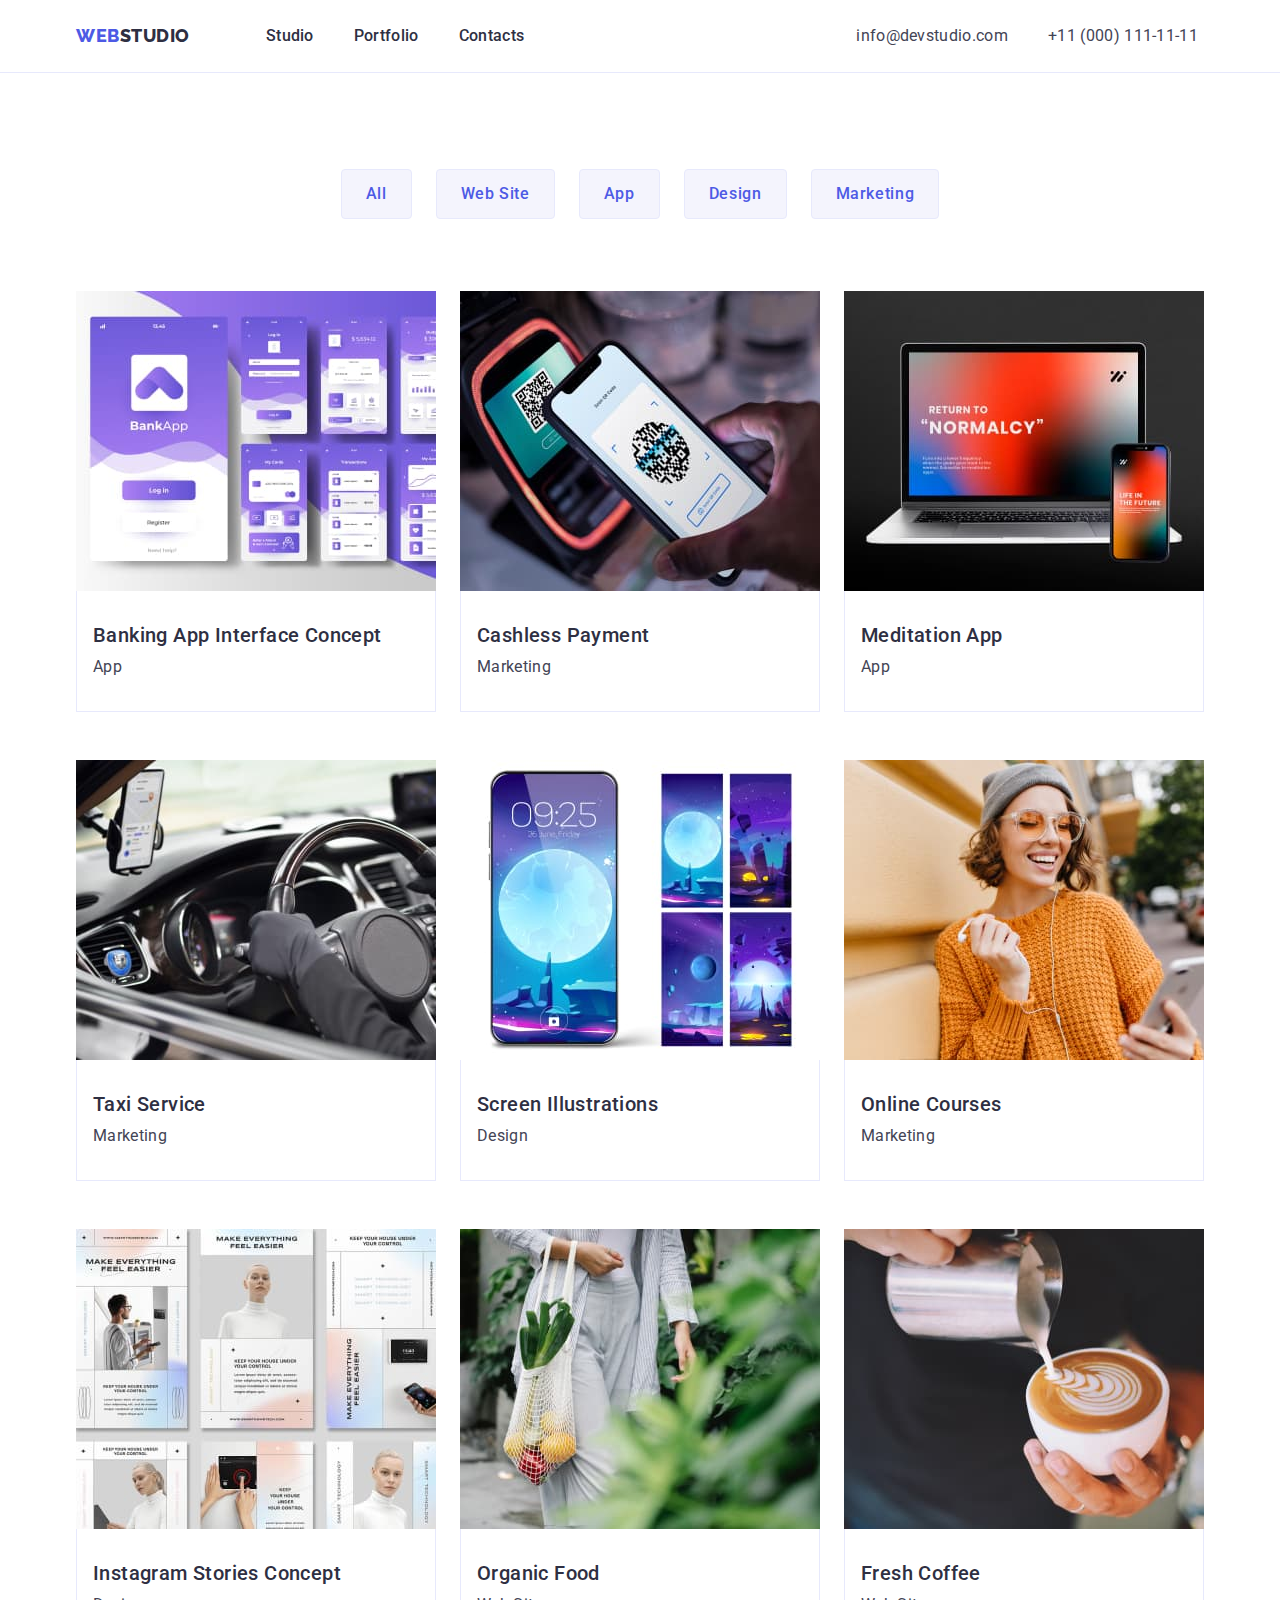
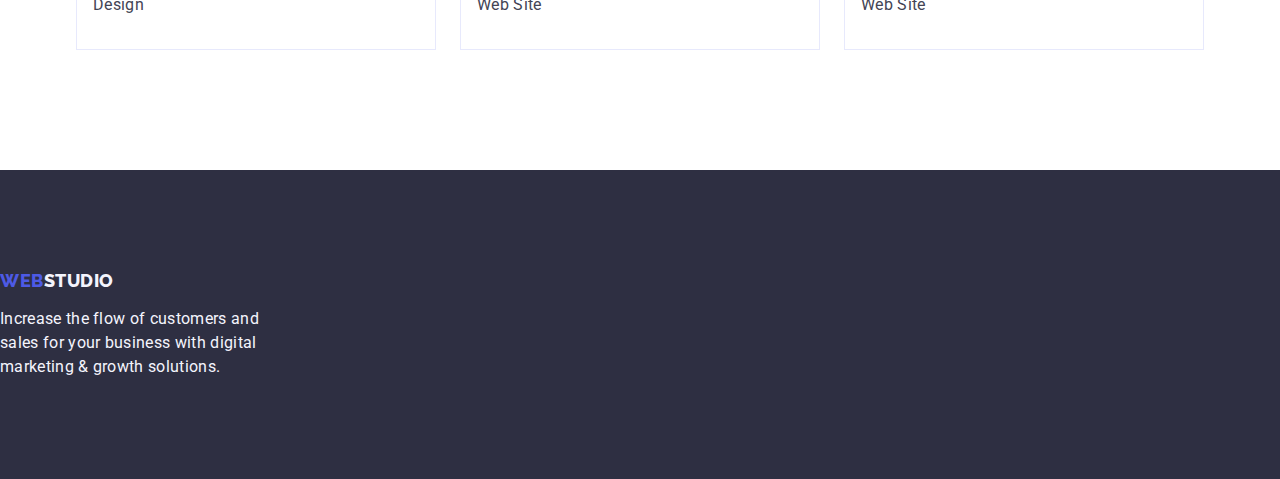
==== commit f61bead8: "40gap" ====
--- a/portfolio.html
+++ b/portfolio.html
@@ -21,8 +21,8 @@
       <div class="logo-nav-address container">
       <nav class="logo-nav">
         <a class="logo link" href="./index.html">Web<span class="logo-part">Studio</span></a>
-       
-          <ul class="list menu">
+     
+          <ul class="menu">
             <li><a class="page-description link" href="./index.html">Studio</a></li>
           <li><a class="page-description link" href="./portfolio.html">Portfolio</a></li>
           <li><a class="page-description link" href="">Contacts</a></li>
--- a/css/style.css
+++ b/css/style.css
@@ -55,7 +55,7 @@
 .logo-nav-address{
     display:flex;
     padding: 0 15px;
-    gap:332px }
+    gap:332px; }
 
 .logo-nav{
     display:flex;
@@ -63,12 +63,16 @@
 
 
 .logo{
-    margin-right: 76px}
+    margin-right: 76px;}
 
 .menu{
-    padding:24px 0; 
-    display: flex;
-    gap: 40px;}
+padding:24px 0;
+gap:40px;
+display: flex;
+list-style: none;
+font-style:normal;
+
+  }
 
 
 .logo-part{
@@ -101,7 +105,7 @@
     list-style: none;
     font-style:normal;
  display: flex;
- gap: 24px;}
+ gap:40px;}
 
 
 .address-description{
@@ -124,6 +128,7 @@
 .hero{
     background-color: #2e2f42;
     padding: 188px 0; }
+
 .hero-main{
     display: flex;
     flex-direction: column;
@@ -140,7 +145,7 @@
 line-height: 1.07;
 letter-spacing: 1.12px;
 
-width:496px;
+max-width:496px;
 text-align: center;}
 
 .hero-button{
